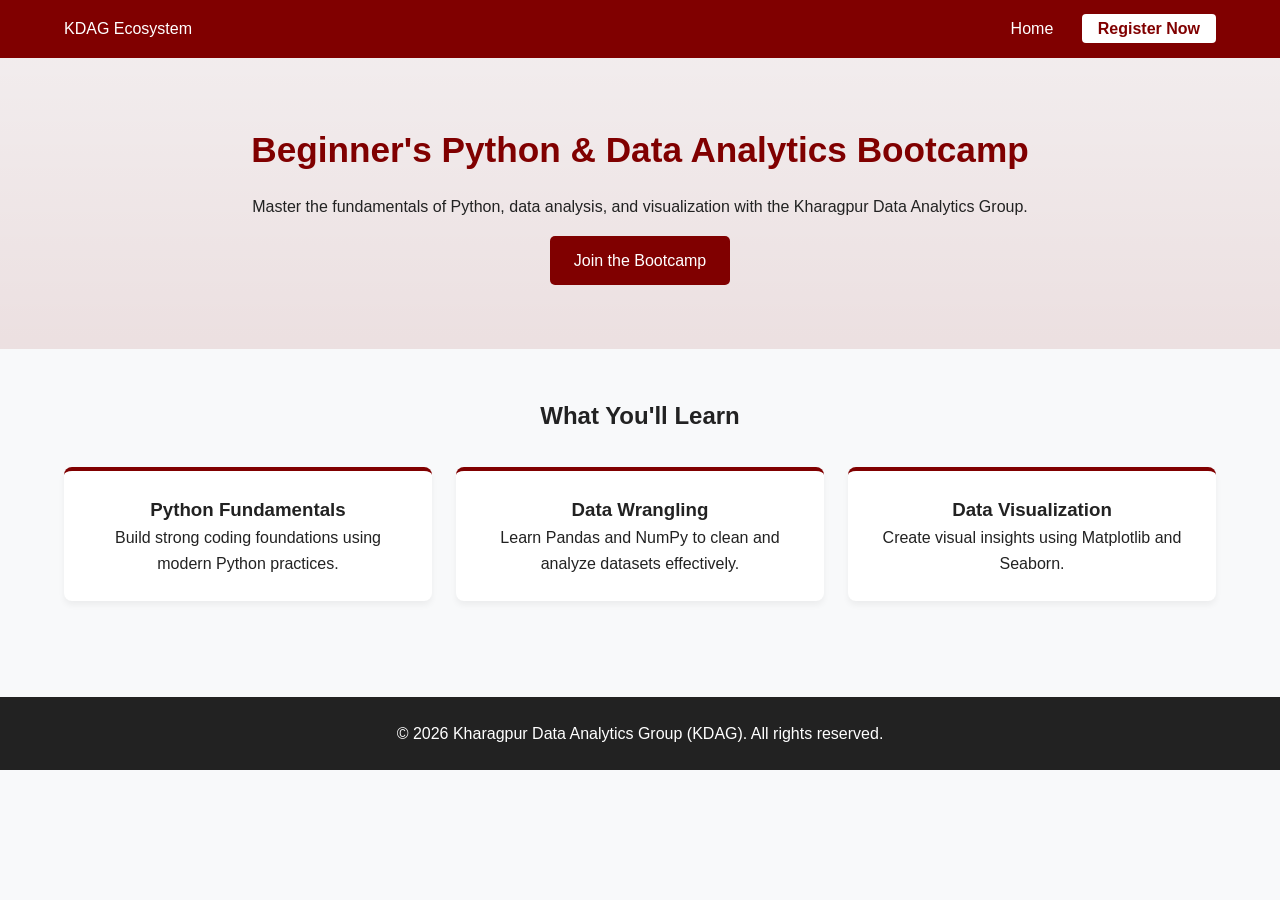
==== index.html @ 4ae43d73 "First commit for this project" ====
<!DOCTYPE html>
<html lang="en">
<head>
  <meta charset="UTF-8" />
  <meta name="viewport" content="width=device-width, initial-scale=1.0" />
  <title>KDAG | Beginner's Python & Data Analytics Bootcamp</title>
  <link rel="stylesheet" href="style.css" />
</head>
<body>
  <header class="navbar">
    <div class="logo">KDAG Ecosystem</div>
    <nav>
      <a href="index.html" class="active">Home</a>
      <a href="register.html" class="btn-nav">Register Now</a>
    </nav>
  </header>

  <main class="hero-section">
    <div class="hero-content">
      <h1>Beginner's Python & Data Analytics Bootcamp</h1>
      <p>Master the fundamentals of Python, data analysis, and visualization with the Kharagpur Data Analytics Group.</p>
      <div class="cta-group">
        <a href="register.html" class="btn-primary">Join the Bootcamp</a>
      </div>
    </div>
  </main>

  <section class="features">
    <h2>What You'll Learn</h2>
    <div class="card-grid">
      <div class="card">
        <h3>Python Fundamentals</h3>
        <p>Build strong coding foundations using modern Python practices.</p>
      </div>
      <div class="card">
        <h3>Data Wrangling</h3>
        <p>Learn Pandas and NumPy to clean and analyze datasets effectively.</p>
      </div>
      <div class="card">
        <h3>Data Visualization</h3>
        <p>Create visual insights using Matplotlib and Seaborn.</p>
      </div>
    </div>
  </section>

  <footer>
    <p>&copy; 2026 Kharagpur Data Analytics Group (KDAG). All rights reserved.</p>
  </footer>
</body>
</html>
---- style.css ----
:root {
  --primary-color: #800000;
  --primary-hover: #5c0000;
  --bg-color: #f8f9fa;
  --card-bg: #ffffff;
  --text-color: #222222;
  --error-color: #d9534f;
}

* {
  box-sizing: border-box;
  margin: 0;
  padding: 0;
  font-family: 'Segoe UI', Tahoma, Geneva, Verdana, sans-serif;
}

body {
  background-color: var(--bg-color);
  color: var(--text-color);
  line-height: 1.6;
}

.navbar {
  display: flex;
  justify-content: space-between;
  align-items: center;
  padding: 1rem 5%;
  background-color: var(--primary-color);
  color: white;
}

.navbar a {
  color: white;
  text-decoration: none;
  margin-left: 1.5rem;
}

.navbar .btn-nav {
  background: white;
  color: var(--primary-color);
  padding: 0.4rem 1rem;
  border-radius: 4px;
  font-weight: bold;
}

.hero-section {
  text-align: center;
  padding: 4rem 1rem;
  background: linear-gradient(rgba(128, 0, 0, 0.05), rgba(128, 0, 0, 0.1));
}

.hero-content h1 {
  font-size: 2.2rem;
  color: var(--primary-color);
  margin-bottom: 1rem;
}

.btn-primary {
  display: inline-block;
  background-color: var(--primary-color);
  color: white;
  padding: 0.75rem 1.5rem;
  text-decoration: none;
  border: none;
  border-radius: 5px;
  font-size: 1rem;
  cursor: pointer;
  margin-top: 1rem;
}

.btn-primary:hover {
  background-color: var(--primary-hover);
}

.btn-full { width: 100%; }

.features { padding: 3rem 5%; text-align: center; }
.card-grid {
  display: grid;
  grid-template-columns: repeat(auto-fit, minmax(250px, 1fr));
  gap: 1.5rem;
  margin-top: 2rem;
}

.card {
  background: var(--card-bg);
  padding: 1.5rem;
  border-radius: 8px;
  box-shadow: 0 4px 6px rgba(0,0,0,0.05);
  border-top: 4px solid var(--primary-color);
}

.form-container {
  display: flex;
  justify-content: center;
  padding: 3rem 1rem;
}

.form-card, .success-card {
  background: var(--card-bg);
  padding: 2.5rem;
  border-radius: 8px;
  width: 100%;
  max-width: 450px;
  box-shadow: 0 4px 12px rgba(0,0,0,0.1);
}

.form-group {
  margin-bottom: 1.2rem;
  display: flex;
  flex-direction: column;
  text-align: left;
}

.form-group label { margin-bottom: 0.4rem; font-weight: 600; }
.form-group input, .form-group select {
  padding: 0.6rem;
  border: 1px solid #ccc;
  border-radius: 4px;
}

.error-box {
  background-color: #f8d7da;
  color: var(--error-color);
  padding: 0.75rem;
  border-radius: 4px;
  margin-bottom: 1rem;
  font-size: 0.9rem;
}

.hidden { display: none !important; }

.success-card {
  text-align: center;
  border-top: 5px solid #28a745;
}

.icon-check {
  font-size: 3rem;
  color: #28a745;
  margin-bottom: 1rem;
}

footer {
  text-align: center;
  padding: 1.5rem;
  background: #222;
  color: white;
  margin-top: 3rem;
}
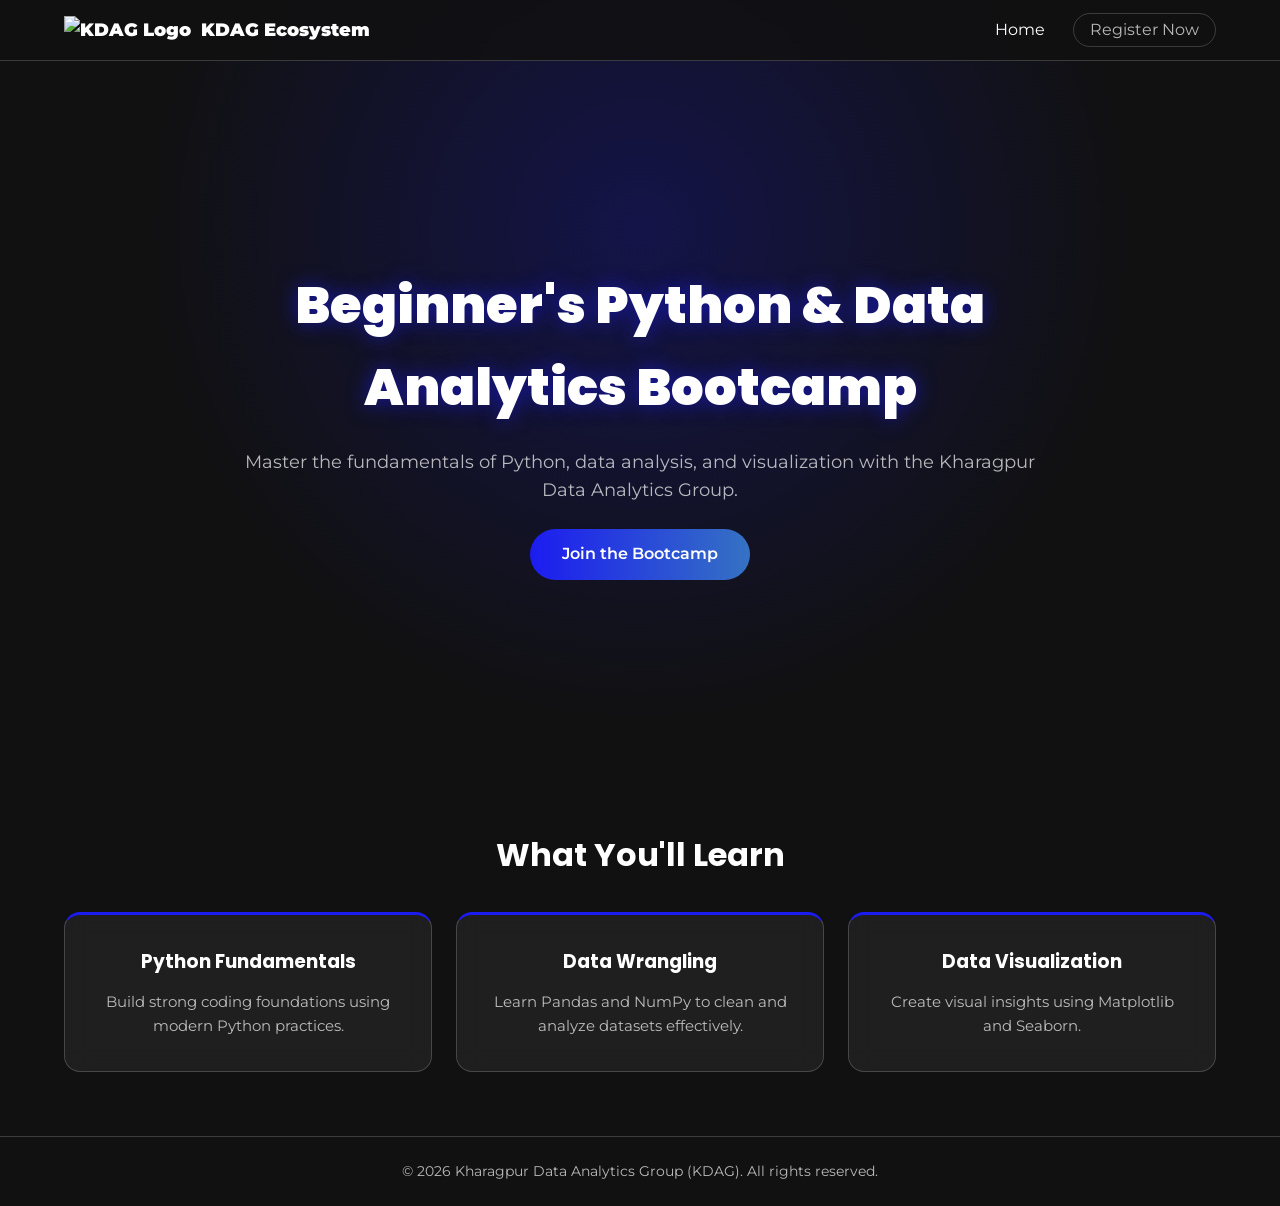
==== commit df870fc1: "main" ====
--- a/index.html
+++ b/index.html
@@ -4,11 +4,17 @@
   <meta charset="UTF-8" />
   <meta name="viewport" content="width=device-width, initial-scale=1.0" />
   <title>KDAG | Beginner's Python & Data Analytics Bootcamp</title>
+  <link rel="preconnect" href="https://fonts.googleapis.com">
+  <link rel="preconnect" href="https://fonts.gstatic.com" crossorigin>
+  <link href="https://fonts.googleapis.com/css2?family=Montserrat:wght@400;600;700&family=Poppins:wght@400;600;700;900&display=swap" rel="stylesheet">
   <link rel="stylesheet" href="style.css" />
 </head>
 <body>
   <header class="navbar">
-    <div class="logo">KDAG Ecosystem</div>
+    <div class="logo">
+      <img src="assets/logo.png" alt="KDAG Logo" />
+      <span>KDAG Ecosystem</span>
+    </div>
     <nav>
       <a href="index.html" class="active">Home</a>
       <a href="register.html" class="btn-nav">Register Now</a>
@@ -19,9 +25,7 @@
     <div class="hero-content">
       <h1>Beginner's Python & Data Analytics Bootcamp</h1>
       <p>Master the fundamentals of Python, data analysis, and visualization with the Kharagpur Data Analytics Group.</p>
-      <div class="cta-group">
-        <a href="register.html" class="btn-primary">Join the Bootcamp</a>
-      </div>
+      <a href="register.html" class="btn-primary">Join the Bootcamp</a>
     </div>
   </main>
 
--- a/style.css
+++ b/style.css
@@ -1,80 +1,145 @@
 :root {
-  --primary-color: #800000;
-  --primary-hover: #5c0000;
-  --bg-color: #f8f9fa;
-  --card-bg: #ffffff;
-  --text-color: #222222;
-  --error-color: #d9534f;
+  --bg-color: #111111;
+  --card-bg: rgba(255, 255, 255, 0.06);
+  --card-border: rgba(255, 255, 255, 0.18);
+  --primary: #1c1cf0;
+  --primary-hover: #3572c3;
+  --text-color: #ffffff;
+  --text-muted: rgba(255, 255, 255, 0.7);
+  --error-color: #ff6b6b;
+  --success-color: #00ff11;
 }
 
 * {
   box-sizing: border-box;
   margin: 0;
   padding: 0;
-  font-family: 'Segoe UI', Tahoma, Geneva, Verdana, sans-serif;
+  font-family: 'Montserrat', sans-serif;
 }
 
 body {
-  background-color: var(--bg-color);
+  background: var(--bg-color);
   color: var(--text-color);
   line-height: 1.6;
-}
-
+  min-height: 100vh;
+  display: flex;
+  flex-direction: column;
+}
+
+/* Navbar */
 .navbar {
+  position: fixed;
+  top: 0;
+  width: 100%;
+  z-index: 20;
   display: flex;
   justify-content: space-between;
   align-items: center;
   padding: 1rem 5%;
-  background-color: var(--primary-color);
-  color: white;
+  background: rgba(17, 17, 17, 0.85);
+  backdrop-filter: blur(10px);
+  border-bottom: 1px solid var(--card-border);
+}
+
+.logo {
+  display: flex;
+  align-items: center;
+  gap: 0.6rem;
+  font-family: 'Poppins', sans-serif;
+  font-weight: 900;
+  font-size: 1.1rem;
+}
+
+.logo img {
+  height: 28px;
+  width: auto;
+  object-fit: contain;
 }
 
 .navbar a {
-  color: white;
+  color: var(--text-muted);
   text-decoration: none;
   margin-left: 1.5rem;
+  transition: color 0.25s;
+}
+
+.navbar a:hover,
+.navbar a.active {
+  color: var(--text-color);
 }
 
 .navbar .btn-nav {
-  background: white;
-  color: var(--primary-color);
+  border: 1px solid var(--card-border);
   padding: 0.4rem 1rem;
-  border-radius: 4px;
-  font-weight: bold;
-}
-
+  border-radius: 20px;
+}
+
+/* Hero Section */
 .hero-section {
-  text-align: center;
-  padding: 4rem 1rem;
-  background: linear-gradient(rgba(128, 0, 0, 0.05), rgba(128, 0, 0, 0.1));
+  min-height: 85vh;
+  display: flex;
+  align-items: center;
+  justify-content: center;
+  text-align: center;
+  padding: 8rem 1rem 3rem;
+  background: radial-gradient(circle at 50% 30%, rgba(28, 28, 240, 0.25), transparent 60%);
+}
+
+.hero-content {
+  max-width: 800px;
 }
 
 .hero-content h1 {
-  font-size: 2.2rem;
-  color: var(--primary-color);
-  margin-bottom: 1rem;
-}
-
+  font-family: 'Poppins', sans-serif;
+  font-weight: 900;
+  font-size: clamp(2rem, 5vw, 3.2rem);
+  text-shadow: 0 0 20px rgba(28, 28, 240, 0.6);
+  margin-bottom: 1.2rem;
+}
+
+.hero-content p {
+  color: var(--text-muted);
+  font-size: 1.1rem;
+  margin-bottom: 1.5rem;
+}
+
+/* Buttons */
 .btn-primary {
   display: inline-block;
-  background-color: var(--primary-color);
+  padding: 0.8rem 2rem;
+  border-radius: 30px;
+  border: none;
   color: white;
-  padding: 0.75rem 1.5rem;
+  font-weight: 600;
+  cursor: pointer;
+  background: linear-gradient(to right, var(--primary), var(--primary-hover), var(--primary));
+  background-size: 200% 100%;
+  transition: all 0.3s ease;
   text-decoration: none;
-  border: none;
-  border-radius: 5px;
-  font-size: 1rem;
-  cursor: pointer;
+}
+
+.btn-primary:hover {
+  background-position: 100% 0;
+  transform: scale(1.05);
+}
+
+.btn-full {
+  width: 100%;
   margin-top: 1rem;
 }
 
-.btn-primary:hover {
-  background-color: var(--primary-hover);
-}
-
-.btn-full { width: 100%; }
-
-.features { padding: 3rem 5%; text-align: center; }
+/* Features Section */
+.features {
+  padding: 4rem 5%;
+  text-align: center;
+}
+
+.features h2 {
+  font-family: 'Poppins', sans-serif;
+  font-size: 2rem;
+  margin-bottom: 1.5rem;
+}
+
 .card-grid {
   display: grid;
   grid-template-columns: repeat(auto-fit, minmax(250px, 1fr));
@@ -84,67 +149,150 @@
 
 .card {
   background: var(--card-bg);
-  padding: 1.5rem;
-  border-radius: 8px;
-  box-shadow: 0 4px 6px rgba(0,0,0,0.05);
-  border-top: 4px solid var(--primary-color);
-}
-
+  border: 1px solid var(--card-border);
+  border-radius: 16px;
+  padding: 2rem;
+  backdrop-filter: blur(12px);
+  border-top: 3px solid var(--primary);
+  transition: transform 0.25s;
+}
+
+.card:hover {
+  transform: translateY(-5px);
+}
+
+.card h3 {
+  font-family: 'Poppins', sans-serif;
+  margin-bottom: 0.8rem;
+}
+
+.card p {
+  color: var(--text-muted);
+  font-size: 0.95rem;
+}
+
+/* Form Section */
 .form-container {
-  display: flex;
+  min-height: 100vh;
+  display: flex;
+  align-items: center;
   justify-content: center;
-  padding: 3rem 1rem;
-}
-
-.form-card, .success-card {
+  padding: 7rem 1rem 3rem;
+  background: radial-gradient(circle at 50% 40%, rgba(28, 28, 240, 0.15), transparent 70%);
+}
+
+.form-card,
+.success-card {
   background: var(--card-bg);
+  border: 1px solid var(--card-border);
+  border-top: 4px solid var(--primary);
+  border-radius: 16px;
+  backdrop-filter: blur(15px);
   padding: 2.5rem;
-  border-radius: 8px;
   width: 100%;
   max-width: 450px;
-  box-shadow: 0 4px 12px rgba(0,0,0,0.1);
+}
+
+.form-card h2 {
+  font-family: 'Poppins', sans-serif;
+  margin-bottom: 0.3rem;
+}
+
+.subtitle {
+  color: var(--text-muted);
+  font-size: 0.9rem;
+  margin-bottom: 1.5rem;
 }
 
 .form-group {
-  margin-bottom: 1.2rem;
+  margin-bottom: 1.4rem;
   display: flex;
   flex-direction: column;
   text-align: left;
 }
 
-.form-group label { margin-bottom: 0.4rem; font-weight: 600; }
-.form-group input, .form-group select {
-  padding: 0.6rem;
-  border: 1px solid #ccc;
-  border-radius: 4px;
+.form-group label {
+  margin-bottom: 0.4rem;
+  font-weight: 600;
+  color: var(--text-muted);
+  font-size: 0.85rem;
+}
+
+.form-group input,
+.form-group select {
+  background: transparent;
+  border: none;
+  border-bottom: 1px solid var(--card-border);
+  color: var(--text-color);
+  padding: 0.6rem 0.2rem;
+  font-size: 1rem;
+}
+
+/* Fix dropdown contrast on dark background */
+select option {
+  background-color: #111111;
+  color: #ffffff;
+}
+
+.form-group input:focus,
+.form-group select:focus {
+  outline: none;
+  border-bottom: 1px solid var(--primary);
 }
 
 .error-box {
-  background-color: #f8d7da;
+  background: rgba(255, 107, 107, 0.15);
+  border: 1px solid var(--error-color);
   color: var(--error-color);
   padding: 0.75rem;
-  border-radius: 4px;
-  margin-bottom: 1rem;
-  font-size: 0.9rem;
-}
-
-.hidden { display: none !important; }
-
+  border-radius: 8px;
+  margin-bottom: 1.2rem;
+  font-size: 0.85rem;
+}
+
+.hidden {
+  display: none !important;
+}
+
+/* Success Card */
 .success-card {
   text-align: center;
-  border-top: 5px solid #28a745;
+  border-top: 4px solid var(--success-color);
 }
 
 .icon-check {
   font-size: 3rem;
-  color: #28a745;
-  margin-bottom: 1rem;
-}
-
+  color: var(--success-color);
+  margin-bottom: 0.5rem;
+}
+
+.success-card p {
+  color: var(--text-muted);
+  margin: 0.5rem 0 1.5rem;
+}
+
+/* Footer */
 footer {
   text-align: center;
   padding: 1.5rem;
-  background: #222;
-  color: white;
-  margin-top: 3rem;
+  border-top: 1px solid var(--card-border);
+  color: var(--text-muted);
+  font-size: 0.85rem;
+  margin-top: auto;
+}
+
+/* Responsiveness */
+@media (max-width: 600px) {
+  .navbar {
+    flex-direction: column;
+    gap: 0.8rem;
+    padding: 1rem;
+  }
+  .navbar a {
+    margin-left: 0.8rem;
+    margin-right: 0.8rem;
+  }
+  .hero-content h1 {
+    font-size: 1.8rem;
+  }
 }
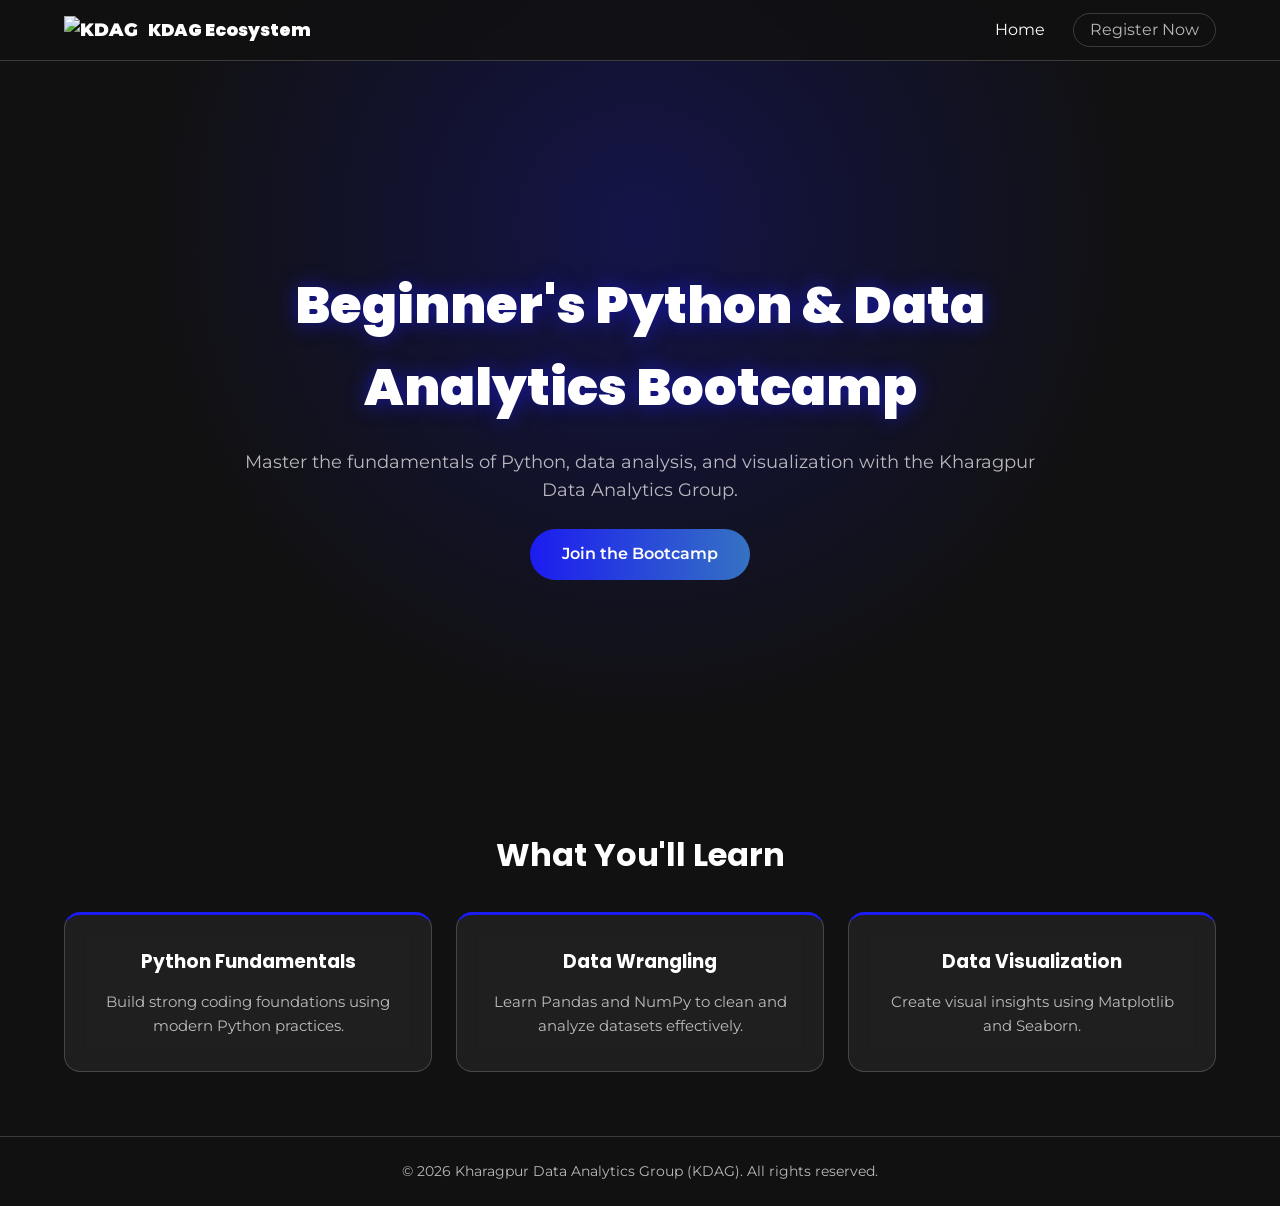
==== commit 5eda1efa: "main" ====
--- a/index.html
+++ b/index.html
@@ -4,17 +4,12 @@
   <meta charset="UTF-8" />
   <meta name="viewport" content="width=device-width, initial-scale=1.0" />
   <title>KDAG | Beginner's Python & Data Analytics Bootcamp</title>
-  <link rel="preconnect" href="https://fonts.googleapis.com">
-  <link rel="preconnect" href="https://fonts.gstatic.com" crossorigin>
-  <link href="https://fonts.googleapis.com/css2?family=Montserrat:wght@400;600;700&family=Poppins:wght@400;600;700;900&display=swap" rel="stylesheet">
+  <link href="https://fonts.googleapis.com/css2?family=Poppins:wght@400;600;700;900&family=Montserrat:wght@400;600;700&display=swap" rel="stylesheet">
   <link rel="stylesheet" href="style.css" />
 </head>
 <body>
   <header class="navbar">
-    <div class="logo">
-      <img src="assets/logo.png" alt="KDAG Logo" />
-      <span>KDAG Ecosystem</span>
-    </div>
+    <div class="logo"><img src="assets/logo.png" alt="KDAG" /> KDAG Ecosystem</div>
     <nav>
       <a href="index.html" class="active">Home</a>
       <a href="register.html" class="btn-nav">Register Now</a>
@@ -32,18 +27,9 @@
   <section class="features">
     <h2>What You'll Learn</h2>
     <div class="card-grid">
-      <div class="card">
-        <h3>Python Fundamentals</h3>
-        <p>Build strong coding foundations using modern Python practices.</p>
-      </div>
-      <div class="card">
-        <h3>Data Wrangling</h3>
-        <p>Learn Pandas and NumPy to clean and analyze datasets effectively.</p>
-      </div>
-      <div class="card">
-        <h3>Data Visualization</h3>
-        <p>Create visual insights using Matplotlib and Seaborn.</p>
-      </div>
+      <div class="card"><h3>Python Fundamentals</h3><p>Build strong coding foundations using modern Python practices.</p></div>
+      <div class="card"><h3>Data Wrangling</h3><p>Learn Pandas and NumPy to clean and analyze datasets effectively.</p></div>
+      <div class="card"><h3>Data Visualization</h3><p>Create visual insights using Matplotlib and Seaborn.</p></div>
     </div>
   </section>
 
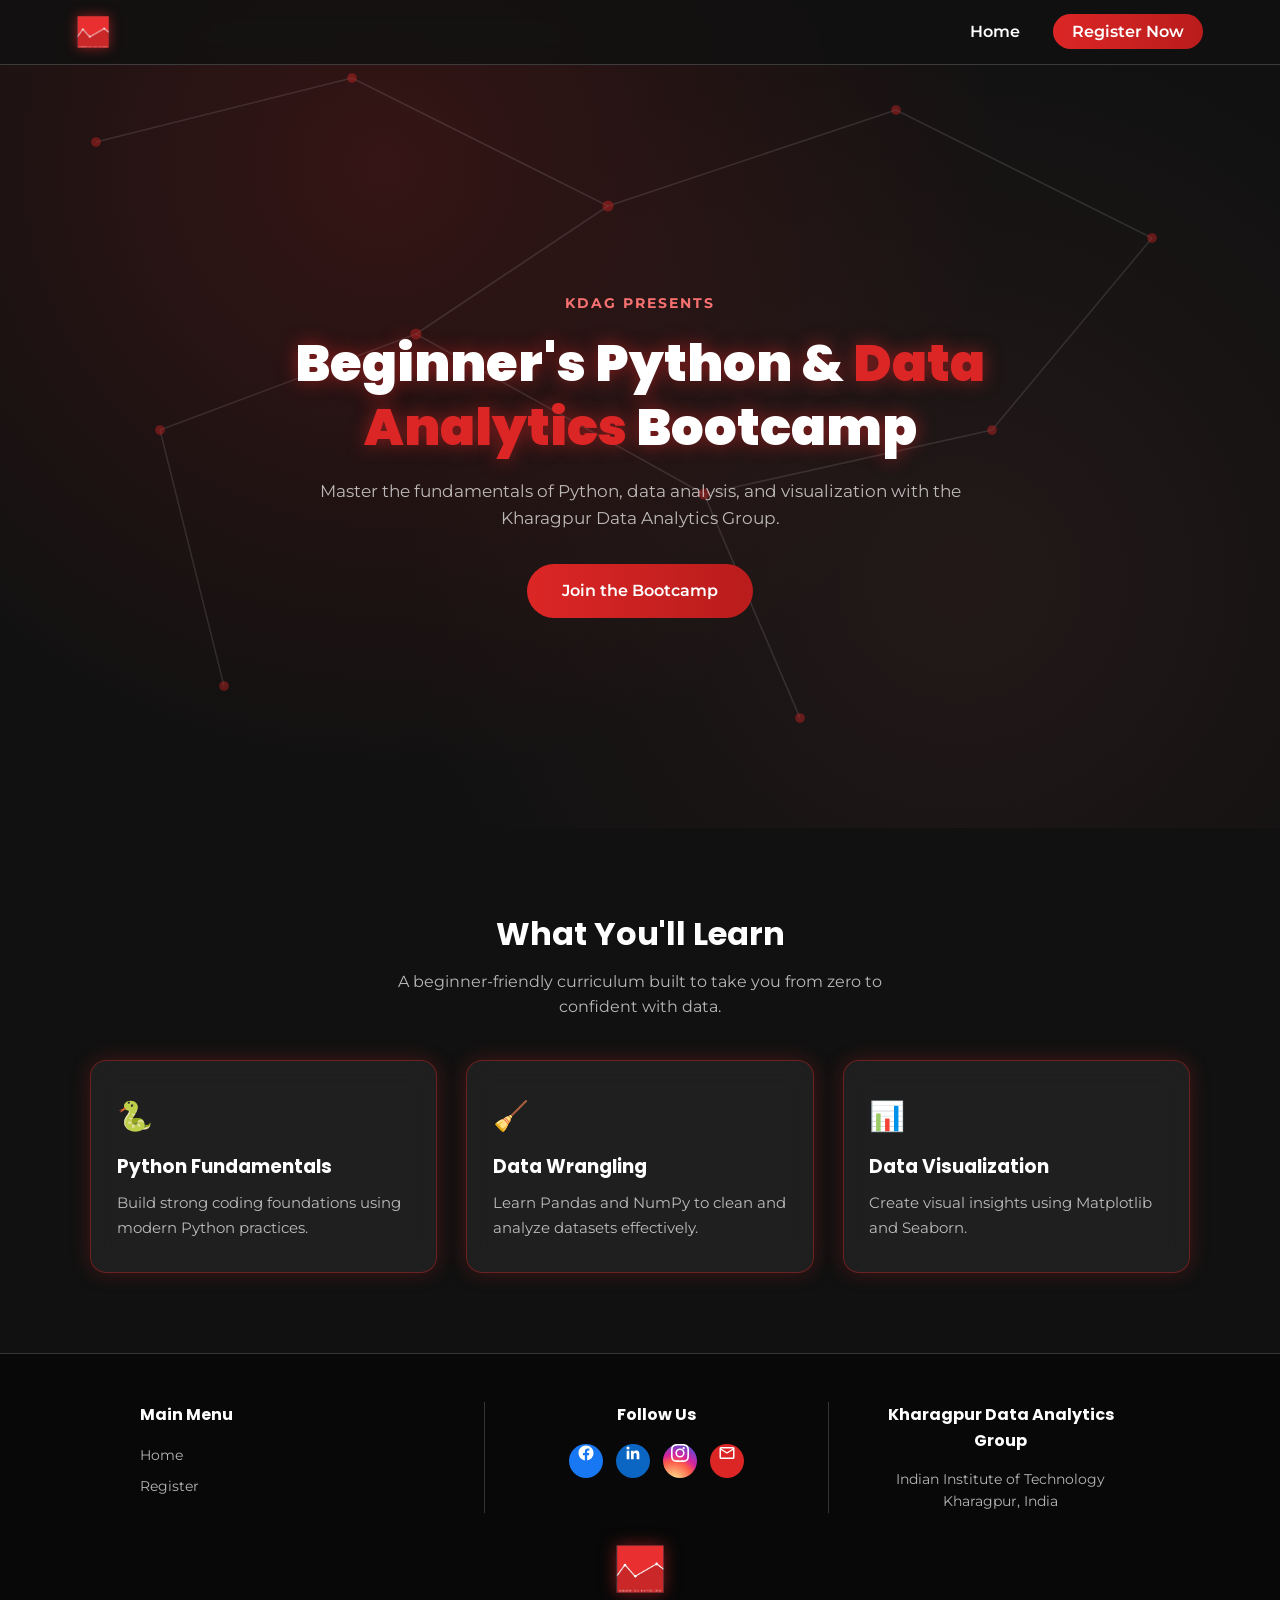
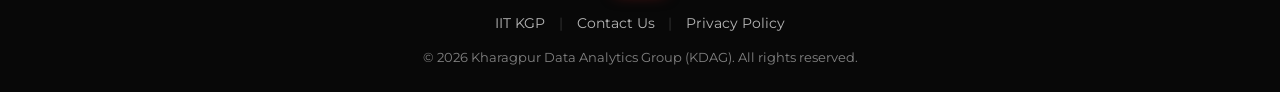
==== commit 77dec555: "Making It similar to the kdag website" ====
--- a/index.html
+++ b/index.html
@@ -4,12 +4,16 @@
   <meta charset="UTF-8" />
   <meta name="viewport" content="width=device-width, initial-scale=1.0" />
   <title>KDAG | Beginner's Python & Data Analytics Bootcamp</title>
+  <link rel="preconnect" href="https://fonts.googleapis.com">
   <link href="https://fonts.googleapis.com/css2?family=Poppins:wght@400;600;700;900&family=Montserrat:wght@400;600;700&display=swap" rel="stylesheet">
   <link rel="stylesheet" href="style.css" />
 </head>
 <body>
+
   <header class="navbar">
-    <div class="logo"><img src="assets/logo.png" alt="KDAG" /> KDAG Ecosystem</div>
+    <div class="logo">
+      <img src="assets/logo.png" alt="KDAG Logo" class="logo-icon" />
+    </div>
     <nav>
       <a href="index.html" class="active">Home</a>
       <a href="register.html" class="btn-nav">Register Now</a>
@@ -17,8 +21,37 @@
   </header>
 
   <main class="hero-section">
+    <svg class="network-bg" viewBox="0 0 800 500" xmlns="http://www.w3.org/2000/svg" aria-hidden="true">
+      <g stroke="rgba(255,255,255,0.14)" stroke-width="1">
+        <line x1="60" y1="80" x2="220" y2="40"/>
+        <line x1="220" y1="40" x2="380" y2="120"/>
+        <line x1="380" y1="120" x2="560" y2="60"/>
+        <line x1="560" y1="60" x2="720" y2="140"/>
+        <line x1="100" y1="260" x2="260" y2="200"/>
+        <line x1="260" y1="200" x2="380" y2="120"/>
+        <line x1="260" y1="200" x2="440" y2="300"/>
+        <line x1="440" y1="300" x2="620" y2="260"/>
+        <line x1="620" y1="260" x2="720" y2="140"/>
+        <line x1="100" y1="260" x2="140" y2="420"/>
+        <line x1="440" y1="300" x2="500" y2="440"/>
+      </g>
+      <g fill="rgba(220,38,38,0.5)">
+        <circle cx="60" cy="80" r="3"/>
+        <circle cx="220" cy="40" r="3"/>
+        <circle cx="380" cy="120" r="3.5"/>
+        <circle cx="560" cy="60" r="3"/>
+        <circle cx="720" cy="140" r="3"/>
+        <circle cx="100" cy="260" r="3"/>
+        <circle cx="260" cy="200" r="3.5"/>
+        <circle cx="440" cy="300" r="3.5"/>
+        <circle cx="620" cy="260" r="3"/>
+        <circle cx="140" cy="420" r="3"/>
+        <circle cx="500" cy="440" r="3"/>
+      </g>
+    </svg>
     <div class="hero-content">
-      <h1>Beginner's Python & Data Analytics Bootcamp</h1>
+      <span class="hero-eyebrow">KDAG Presents</span>
+      <h1>Beginner's Python &amp; <span class="text-accent">Data Analytics</span> Bootcamp</h1>
       <p>Master the fundamentals of Python, data analysis, and visualization with the Kharagpur Data Analytics Group.</p>
       <a href="register.html" class="btn-primary">Join the Bootcamp</a>
     </div>
@@ -26,15 +59,71 @@
 
   <section class="features">
     <h2>What You'll Learn</h2>
+    <p class="features-subtitle">A beginner-friendly curriculum built to take you from zero to confident with data.</p>
+
     <div class="card-grid">
-      <div class="card"><h3>Python Fundamentals</h3><p>Build strong coding foundations using modern Python practices.</p></div>
-      <div class="card"><h3>Data Wrangling</h3><p>Learn Pandas and NumPy to clean and analyze datasets effectively.</p></div>
-      <div class="card"><h3>Data Visualization</h3><p>Create visual insights using Matplotlib and Seaborn.</p></div>
+      <div class="card">
+        <div class="card-icon">🐍</div>
+        <h3>Python Fundamentals</h3>
+        <p>Build strong coding foundations using modern Python practices.</p>
+      </div>
+      <div class="card">
+        <div class="card-icon">🧹</div>
+        <h3>Data Wrangling</h3>
+        <p>Learn Pandas and NumPy to clean and analyze datasets effectively.</p>
+      </div>
+      <div class="card">
+        <div class="card-icon">📊</div>
+        <h3>Data Visualization</h3>
+        <p>Create visual insights using Matplotlib and Seaborn.</p>
+      </div>
     </div>
   </section>
 
   <footer>
-    <p>&copy; 2026 Kharagpur Data Analytics Group (KDAG). All rights reserved.</p>
+    <div class="footer-top">
+      <div class="footer-col">
+        <h4>Main Menu</h4>
+        <a href="index.html">Home</a>
+        <a href="register.html">Register</a>
+      </div>
+      <div class="footer-col footer-col-center">
+        <h4>Follow Us</h4>
+        <div class="social-icons">
+          <a href="#" aria-label="Facebook" class="social-icon" style="background:#1877F2;">
+            <svg width="18" height="18" viewBox="0 0 24 24" fill="#fff"><path d="M22 12.06C22 6.5 17.52 2 12 2S2 6.5 2 12.06c0 5 3.66 9.15 8.44 9.94v-7.03H7.9v-2.91h2.54V9.85c0-2.5 1.49-3.89 3.77-3.89 1.09 0 2.24.2 2.24.2v2.46h-1.26c-1.24 0-1.63.77-1.63 1.56v1.88h2.78l-.44 2.91h-2.34V22c4.78-.79 8.44-4.94 8.44-9.94z"/></svg>
+          </a>
+          <a href="#" aria-label="LinkedIn" class="social-icon" style="background:#0A66C2;">
+            <svg width="18" height="18" viewBox="0 0 24 24" fill="#fff"><path d="M20.45 20.45h-3.56v-5.57c0-1.33-.02-3.04-1.85-3.04-1.86 0-2.14 1.45-2.14 2.94v5.67H9.34V9h3.42v1.56h.05c.48-.9 1.64-1.85 3.38-1.85 3.61 0 4.28 2.38 4.28 5.47v6.27zM5.34 7.43a2.07 2.07 0 1 1 0-4.14 2.07 2.07 0 0 1 0 4.14zM7.12 20.45H3.56V9h3.56v11.45z"/></svg>
+          </a>
+          <a href="#" aria-label="Instagram" class="social-icon" style="background:radial-gradient(circle at 30% 110%, #fdf497, #fd5949 45%, #d6249f 60%, #285AEB);">
+            <svg width="18" height="18" viewBox="0 0 24 24" fill="#fff"><path d="M12 2.16c3.2 0 3.58.01 4.85.07 3.25.15 4.77 1.69 4.92 4.92.06 1.27.07 1.65.07 4.85s-.01 3.58-.07 4.85c-.15 3.23-1.66 4.77-4.92 4.92-1.27.06-1.64.07-4.85.07s-3.58-.01-4.85-.07c-3.26-.15-4.77-1.7-4.92-4.92-.06-1.27-.07-1.65-.07-4.85s.01-3.58.07-4.85c.15-3.23 1.66-4.77 4.92-4.92 1.27-.06 1.65-.07 4.85-.07zM12 0C8.74 0 8.33.01 7.05.07c-4.35.2-6.78 2.62-6.98 6.98C0.01 8.33 0 8.74 0 12s.01 3.67.07 4.95c.2 4.35 2.62 6.78 6.98 6.98C8.33 23.99 8.74 24 12 24s3.67-.01 4.95-.07c4.35-.2 6.78-2.62 6.98-6.98.06-1.28.07-1.69.07-4.95s-.01-3.67-.07-4.95c-.2-4.35-2.62-6.78-6.98-6.98C15.67.01 15.26 0 12 0zm0 5.84A6.16 6.16 0 1 0 12 18.16 6.16 6.16 0 0 0 12 5.84zm0 10.16A4 4 0 1 1 12 8a4 4 0 0 1 0 8zm6.4-10.4a1.44 1.44 0 1 1-2.88 0 1.44 1.44 0 0 1 2.88 0z"/></svg>
+          </a>
+          <a href="#" aria-label="Email" class="social-icon" style="background:#DC2626;">
+            <svg width="18" height="18" viewBox="0 0 24 24" fill="#fff"><path d="M20 4H4a2 2 0 0 0-2 2v12a2 2 0 0 0 2 2h16a2 2 0 0 0 2-2V6a2 2 0 0 0-2-2zm0 2-8 5-8-5h16zm0 12H4V8l8 5 8-5v10z"/></svg>
+          </a>
+        </div>
+      </div>
+      <div class="footer-col footer-col-right">
+        <h4>Kharagpur Data Analytics Group</h4>
+        <p>Indian Institute of Technology Kharagpur, India</p>
+      </div>
+    </div>
+
+    <div class="footer-logo">
+      <img src="assets/logo.png" alt="KDAG Logo" />
+    </div>
+
+    <div class="footer-bottom">
+      <a href="https://www.iitkgp.ac.in/" target="_blank" rel="noopener">IIT KGP</a>
+      <span class="dot">|</span>
+      <a href="#">Contact Us</a>
+      <span class="dot">|</span>
+      <a href="#">Privacy Policy</a>
+    </div>
+
+    <p class="copyright">&copy; 2026 Kharagpur Data Analytics Group (KDAG). All rights reserved.</p>
   </footer>
+
 </body>
 </html>
--- a/style.css
+++ b/style.css
@@ -1,43 +1,71 @@
+/* ============================================
+   KDAG Bootcamp — Design Tokens
+   Dark theme + glassmorphism, matching the
+   real KDAG website's visual identity (red/white on dark).
+   ============================================ */
 :root {
   --bg-color: #111111;
+  --bg-color-alt: #0a0a0a;
   --card-bg: rgba(255, 255, 255, 0.06);
   --card-border: rgba(255, 255, 255, 0.18);
-  --primary: #1c1cf0;
-  --primary-hover: #3572c3;
+  --primary: #DC2626;
+  --primary-hover: #B91C1C;
+  --accent-gold: #f87171;
   --text-color: #ffffff;
   --text-muted: rgba(255, 255, 255, 0.7);
   --error-color: #ff6b6b;
-  --success-color: #00ff11;
-}
-
+  --success-color: #2ee66b;
+}
+
+/* ============================================
+   Reset & base
+   ============================================ */
 * {
   box-sizing: border-box;
   margin: 0;
   padding: 0;
+}
+
+html {
+  scroll-behavior: smooth;
+}
+
+body {
   font-family: 'Montserrat', sans-serif;
-}
-
-body {
-  background: var(--bg-color);
+  background-color: var(--bg-color);
   color: var(--text-color);
   line-height: 1.6;
   min-height: 100vh;
-  display: flex;
-  flex-direction: column;
-}
-
-/* Navbar */
+}
+
+h1, h2, h3, .logo {
+  font-family: 'Poppins', sans-serif;
+}
+
+a {
+  text-decoration: none;
+}
+
+ul {
+  list-style: none;
+}
+
+/* ============================================
+   Navbar
+   ============================================ */
 .navbar {
   position: fixed;
   top: 0;
+  left: 0;
   width: 100%;
-  z-index: 20;
+  z-index: 100;
   display: flex;
   justify-content: space-between;
   align-items: center;
-  padding: 1rem 5%;
+  padding: 1rem 6%;
   background: rgba(17, 17, 17, 0.85);
   backdrop-filter: blur(10px);
+  -webkit-backdrop-filter: blur(10px);
   border-bottom: 1px solid var(--card-border);
 }
 
@@ -45,177 +73,351 @@
   display: flex;
   align-items: center;
   gap: 0.6rem;
-  font-family: 'Poppins', sans-serif;
   font-weight: 900;
-  font-size: 1.1rem;
-}
-
-.logo img {
-  height: 28px;
+  font-size: 1.2rem;
+  color: var(--text-color);
+}
+
+.logo-icon {
+  height: 32px;
   width: auto;
-  object-fit: contain;
-}
-
-.navbar a {
-  color: var(--text-muted);
-  text-decoration: none;
-  margin-left: 1.5rem;
-  transition: color 0.25s;
-}
-
-.navbar a:hover,
-.navbar a.active {
+  flex-shrink: 0;
+  filter: drop-shadow(0 0 6px rgba(220, 38, 38, 0.6));
+}
+
+.navbar nav a {
+  color: var(--text-muted);
+  margin-left: 1.8rem;
+  font-weight: 600;
+  transition: color 0.25s ease;
+}
+
+.navbar nav a:hover,
+.navbar nav a.active {
   color: var(--text-color);
 }
 
-.navbar .btn-nav {
-  border: 1px solid var(--card-border);
-  padding: 0.4rem 1rem;
-  border-radius: 20px;
-}
-
-/* Hero Section */
+.navbar nav a.btn-nav {
+  background: linear-gradient(to right, var(--primary), var(--primary-hover));
+  padding: 0.5rem 1.2rem;
+  border-radius: 30px;
+  color: #fff;
+  margin-left: 1.8rem;
+  transition: transform 0.25s ease, box-shadow 0.25s ease;
+}
+
+.navbar nav a.btn-nav:hover {
+  transform: scale(1.05);
+  box-shadow: 0 0 15px rgba(220, 38, 38, 0.5);
+}
+
+/* ============================================
+   Hero section (index.html)
+   ============================================ */
 .hero-section {
-  min-height: 85vh;
+  position: relative;
+  min-height: 92vh;
   display: flex;
   align-items: center;
   justify-content: center;
   text-align: center;
-  padding: 8rem 1rem 3rem;
-  background: radial-gradient(circle at 50% 30%, rgba(28, 28, 240, 0.25), transparent 60%);
+  padding: 8rem 1.5rem 3rem;
+  overflow: hidden;
+  background:
+    radial-gradient(circle at 30% 20%, rgba(220, 38, 38, 0.18), transparent 55%),
+    radial-gradient(circle at 75% 70%, rgba(248, 113, 113, 0.08), transparent 50%),
+    var(--bg-color);
+}
+
+.network-bg {
+  position: absolute;
+  inset: 0;
+  width: 100%;
+  height: 100%;
+  z-index: 0;
+  opacity: 0.8;
 }
 
 .hero-content {
-  max-width: 800px;
+  position: relative;
+  z-index: 1;
+  max-width: 700px;
+}
+
+.text-accent {
+  color: var(--primary);
+}
+
+.hero-eyebrow {
+  display: inline-block;
+  color: var(--accent-gold);
+  font-weight: 700;
+  letter-spacing: 2px;
+  text-transform: uppercase;
+  font-size: 0.85rem;
+  margin-bottom: 1rem;
 }
 
 .hero-content h1 {
-  font-family: 'Poppins', sans-serif;
   font-weight: 900;
   font-size: clamp(2rem, 5vw, 3.2rem);
-  text-shadow: 0 0 20px rgba(28, 28, 240, 0.6);
+  line-height: 1.25;
+  text-shadow: 0 0 18px rgba(220, 38, 38, 0.55);
   margin-bottom: 1.2rem;
 }
 
 .hero-content p {
   color: var(--text-muted);
-  font-size: 1.1rem;
-  margin-bottom: 1.5rem;
-}
-
-/* Buttons */
+  font-size: 1.05rem;
+  margin-bottom: 2rem;
+}
+
+/* ============================================
+   Buttons
+   ============================================ */
 .btn-primary {
   display: inline-block;
-  padding: 0.8rem 2rem;
+  padding: 0.9rem 2.2rem;
+  border: none;
   border-radius: 30px;
-  border: none;
-  color: white;
+  color: #ffffff;
   font-weight: 600;
+  font-size: 1rem;
   cursor: pointer;
-  background: linear-gradient(to right, var(--primary), var(--primary-hover), var(--primary));
-  background-size: 200% 100%;
-  transition: all 0.3s ease;
-  text-decoration: none;
+  background: linear-gradient(
+    to right,
+    var(--primary),
+    var(--primary-hover),
+    var(--primary-hover),
+    var(--primary)
+  );
+  background-size: 300% 100%;
+  transition: background-position 0.4s ease, transform 0.25s ease, box-shadow 0.25s ease;
 }
 
 .btn-primary:hover {
   background-position: 100% 0;
   transform: scale(1.05);
+  box-shadow: 0 0 20px rgba(220, 38, 38, 0.5);
 }
 
 .btn-full {
   width: 100%;
-  margin-top: 1rem;
-}
-
-/* Features Section */
+  text-align: center;
+}
+
+/* ============================================
+   Features section (index.html)
+   ============================================ */
 .features {
-  padding: 4rem 5%;
+  padding: 5rem 6%;
   text-align: center;
 }
 
 .features h2 {
-  font-family: 'Poppins', sans-serif;
   font-size: 2rem;
-  margin-bottom: 1.5rem;
+  font-weight: 700;
+  margin-bottom: 0.6rem;
+}
+
+.features-subtitle {
+  color: var(--text-muted);
+  max-width: 550px;
+  margin: 0 auto 2.5rem;
 }
 
 .card-grid {
   display: grid;
   grid-template-columns: repeat(auto-fit, minmax(250px, 1fr));
-  gap: 1.5rem;
-  margin-top: 2rem;
+  gap: 1.8rem;
+  max-width: 1100px;
+  margin: 0 auto;
 }
 
 .card {
   background: var(--card-bg);
-  border: 1px solid var(--card-border);
+  border: 1px solid rgba(220, 38, 38, 0.4);
   border-radius: 16px;
-  padding: 2rem;
+  padding: 2rem 1.6rem;
   backdrop-filter: blur(12px);
-  border-top: 3px solid var(--primary);
-  transition: transform 0.25s;
+  -webkit-backdrop-filter: blur(12px);
+  box-shadow: 0 0 20px rgba(220, 38, 38, 0.25);
+  transition: transform 0.25s ease, box-shadow 0.25s ease;
+  text-align: left;
 }
 
 .card:hover {
-  transform: translateY(-5px);
+  transform: translateY(-6px);
+  box-shadow: 0 0 32px rgba(220, 38, 38, 0.45);
+}
+
+.card-icon {
+  font-size: 1.8rem;
+  margin-bottom: 0.8rem;
 }
 
 .card h3 {
+  font-weight: 700;
+  margin-bottom: 0.6rem;
+}
+
+.card p {
+  color: var(--text-muted);
+  font-size: 0.95rem;
+}
+
+/* ============================================
+   Footer
+   ============================================ */
+footer {
+  text-align: center;
+  padding: 3rem 6% 1.5rem;
+  background: rgba(0, 0, 0, 0.5);
+  border-top: 1px solid var(--card-border);
+  color: var(--text-muted);
+  font-size: 0.9rem;
+}
+
+.footer-top {
+  display: grid;
+  grid-template-columns: repeat(3, 1fr);
+  gap: 2rem;
+  max-width: 1000px;
+  margin: 0 auto 2rem;
+  text-align: left;
+}
+
+.footer-col h4 {
   font-family: 'Poppins', sans-serif;
+  color: var(--text-color);
+  font-size: 1rem;
+  margin-bottom: 1rem;
+}
+
+.footer-col a {
+  display: block;
+  color: var(--text-muted);
+  margin-bottom: 0.5rem;
+  transition: color 0.2s ease;
+}
+
+.footer-col a:hover {
+  color: var(--primary);
+}
+
+.footer-col-center,
+.footer-col-right {
+  text-align: center;
+  border-left: 1px solid var(--card-border);
+  padding-left: 2rem;
+}
+
+.footer-col-right p {
+  font-size: 0.85rem;
+}
+
+.social-icons {
+  display: flex;
+  justify-content: center;
+  gap: 0.8rem;
+}
+
+.social-icon {
+  width: 34px;
+  height: 34px;
+  border-radius: 50%;
+  display: flex;
+  align-items: center;
+  justify-content: center;
+  transition: transform 0.2s ease;
+}
+
+.social-icon:hover {
+  transform: translateY(-3px);
+}
+
+.footer-logo img {
+  height: 48px;
+  margin: 0.5rem auto 1.2rem;
+  display: block;
+  filter: drop-shadow(0 0 8px rgba(220, 38, 38, 0.5));
+}
+
+.footer-bottom {
   margin-bottom: 0.8rem;
 }
 
-.card p {
-  color: var(--text-muted);
-  font-size: 0.95rem;
-}
-
-/* Form Section */
+.footer-bottom a {
+  color: var(--text-muted);
+  transition: color 0.2s ease;
+}
+
+.footer-bottom a:hover {
+  color: var(--primary);
+}
+
+.footer-bottom .dot {
+  margin: 0 0.6rem;
+  color: var(--card-border);
+}
+
+.copyright {
+  font-size: 0.8rem;
+  opacity: 0.7;
+}
+
+/* ============================================
+   Registration form page
+   ============================================ */
 .form-container {
   min-height: 100vh;
   display: flex;
   align-items: center;
   justify-content: center;
-  padding: 7rem 1rem 3rem;
-  background: radial-gradient(circle at 50% 40%, rgba(28, 28, 240, 0.15), transparent 70%);
+  padding: 8rem 1.5rem 3rem;
+  background:
+    radial-gradient(circle at 70% 20%, rgba(220, 38, 38, 0.15), transparent 55%),
+    var(--bg-color);
 }
 
 .form-card,
 .success-card {
+  width: 100%;
+  max-width: 460px;
   background: var(--card-bg);
-  border: 1px solid var(--card-border);
-  border-top: 4px solid var(--primary);
-  border-radius: 16px;
-  backdrop-filter: blur(15px);
-  padding: 2.5rem;
-  width: 100%;
-  max-width: 450px;
-}
-
-.form-card h2 {
-  font-family: 'Poppins', sans-serif;
-  margin-bottom: 0.3rem;
-}
-
-.subtitle {
+  border: 1px solid rgba(220, 38, 38, 0.4);
+  border-radius: 18px;
+  padding: 2.6rem 2.2rem;
+  backdrop-filter: blur(16px);
+  -webkit-backdrop-filter: blur(16px);
+  box-shadow: 0 0 35px rgba(220, 38, 38, 0.3);
+}
+
+.form-card h2,
+.success-card h2 {
+  font-size: 1.6rem;
+  font-weight: 700;
+  margin-bottom: 0.4rem;
+}
+
+.form-card .subtitle {
   color: var(--text-muted);
   font-size: 0.9rem;
+  margin-bottom: 1.8rem;
+}
+
+.form-group {
   margin-bottom: 1.5rem;
-}
-
-.form-group {
-  margin-bottom: 1.4rem;
   display: flex;
   flex-direction: column;
   text-align: left;
 }
 
 .form-group label {
-  margin-bottom: 0.4rem;
+  margin-bottom: 0.5rem;
   font-weight: 600;
-  color: var(--text-muted);
-  font-size: 0.85rem;
+  font-size: 0.9rem;
+  color: var(--text-muted);
 }
 
 .form-group input,
@@ -224,75 +426,117 @@
   border: none;
   border-bottom: 1px solid var(--card-border);
   color: var(--text-color);
+  font-family: 'Montserrat', sans-serif;
+  font-size: 1rem;
   padding: 0.6rem 0.2rem;
-  font-size: 1rem;
-}
-
-/* Fix dropdown contrast on dark background */
-select option {
-  background-color: #111111;
-  color: #ffffff;
+  transition: border-color 0.25s ease;
+}
+
+.form-group select option {
+  background: #1a1a1a;
+  color: var(--text-color);
+}
+
+.form-group input::placeholder {
+  color: rgba(255, 255, 255, 0.35);
 }
 
 .form-group input:focus,
 .form-group select:focus {
   outline: none;
   border-bottom: 1px solid var(--primary);
-}
-
+  box-shadow: 0 1px 0 0 var(--primary);
+}
+
+/* ============================================
+   Error box
+   ============================================ */
 .error-box {
-  background: rgba(255, 107, 107, 0.15);
-  border: 1px solid var(--error-color);
+  background: rgba(255, 107, 107, 0.12);
+  border: 1px solid rgba(255, 107, 107, 0.4);
   color: var(--error-color);
-  padding: 0.75rem;
-  border-radius: 8px;
-  margin-bottom: 1.2rem;
-  font-size: 0.85rem;
-}
-
+  padding: 0.9rem 1rem;
+  border-radius: 10px;
+  margin-bottom: 1.4rem;
+  font-size: 0.9rem;
+  line-height: 1.5;
+}
+
+/* ============================================
+   Success card
+   ============================================ */
+.success-card {
+  text-align: center;
+  border: 1px solid rgba(46, 230, 107, 0.4);
+  box-shadow: 0 0 35px rgba(46, 230, 107, 0.25);
+}
+
+.success-card .icon-check {
+  width: 56px;
+  height: 56px;
+  line-height: 56px;
+  margin: 0 auto 1.2rem;
+  border-radius: 50%;
+  background: rgba(46, 230, 107, 0.15);
+  color: var(--success-color);
+  font-size: 1.6rem;
+  font-weight: 700;
+}
+
+.success-card p {
+  color: var(--text-muted);
+  margin-bottom: 1.6rem;
+}
+
+/* ============================================
+   Utility
+   ============================================ */
 .hidden {
   display: none !important;
 }
 
-/* Success Card */
-.success-card {
-  text-align: center;
-  border-top: 4px solid var(--success-color);
-}
-
-.icon-check {
-  font-size: 3rem;
-  color: var(--success-color);
-  margin-bottom: 0.5rem;
-}
-
-.success-card p {
-  color: var(--text-muted);
-  margin: 0.5rem 0 1.5rem;
-}
-
-/* Footer */
-footer {
-  text-align: center;
-  padding: 1.5rem;
-  border-top: 1px solid var(--card-border);
-  color: var(--text-muted);
-  font-size: 0.85rem;
-  margin-top: auto;
-}
-
-/* Responsiveness */
-@media (max-width: 600px) {
+/* ============================================
+   Responsiveness
+   ============================================ */
+@media (max-width: 640px) {
   .navbar {
     flex-direction: column;
     gap: 0.8rem;
     padding: 1rem;
   }
-  .navbar a {
-    margin-left: 0.8rem;
-    margin-right: 0.8rem;
-  }
+
+  .navbar nav a {
+    margin: 0 0.7rem;
+  }
+
+  .hero-section,
+  .form-container {
+    padding-top: 9rem;
+  }
+
   .hero-content h1 {
     font-size: 1.8rem;
   }
+
+  .form-card,
+  .success-card {
+    padding: 2rem 1.4rem;
+  }
+
+  .footer-top {
+    grid-template-columns: 1fr;
+    gap: 2rem;
+    text-align: center;
+  }
+
+  .footer-col-center,
+  .footer-col-right {
+    border-left: none;
+    padding-left: 0;
+  }
+
+  .footer-col a {
+    display: inline-block;
+    margin: 0 0.5rem;
+  }
 }
